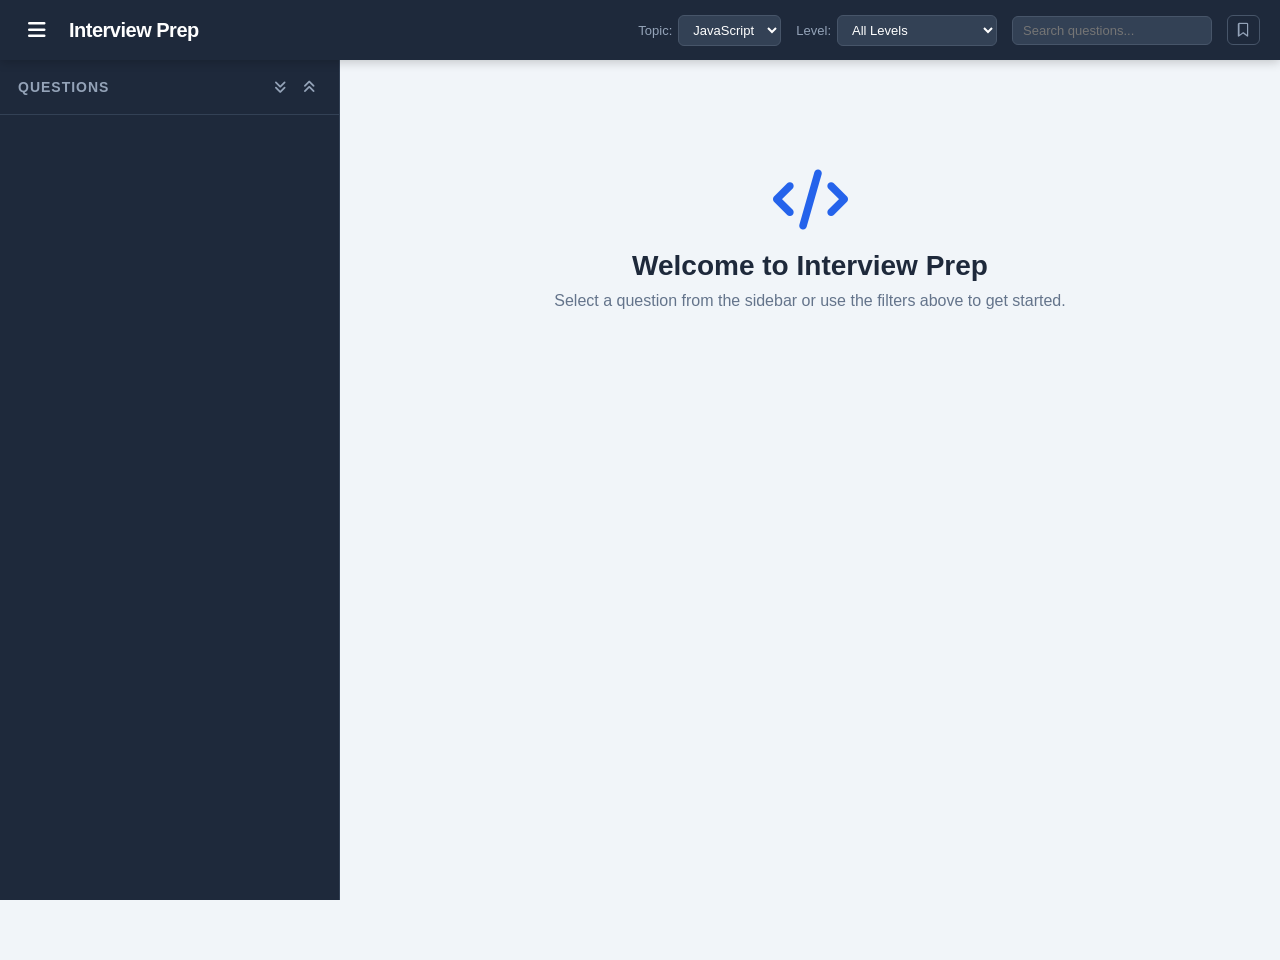
==== index.html @ 89722434 "style: scroll fix" ====
<!DOCTYPE html>
<html lang="en">
<head>
  <meta charset="UTF-8">
  <meta name="viewport" content="width=device-width, initial-scale=1.0">
  <title>JavaScript & Angular Interview Q&A</title>
  <link rel="stylesheet" href="style.css">
  <link rel="stylesheet" href="https://cdnjs.cloudflare.com/ajax/libs/font-awesome/6.4.0/css/all.min.css">
</head>
<body>
  <header class="header">
    <div class="header-left">
      <button class="sidebar-toggle" id="sidebarToggle" title="Toggle Sidebar">
        <i class="fas fa-bars"></i>
      </button>
      <h1 class="logo">Interview Prep</h1>
    </div>
    <div class="header-filters">
      <div class="filter-group">
        <label>Topic:</label>
        <select id="topicFilter">
          <option value="all">All</option>
          <option value="javascript" selected>JavaScript</option>
          <option value="angular">Angular</option>
        </select>
      </div>
      <div class="filter-group">
        <label>Level:</label>
        <select id="levelFilter">
          <option value="all">All Levels</option>
          <option value="beginner">Beginner (0-1 yr)</option>
          <option value="intermediate">Intermediate (1-2 yr)</option>
          <option value="advanced">Advanced (2+ yr)</option>
        </select>
      </div>
      <div class="filter-group">
        <input type="text" id="searchInput" placeholder="Search questions..." />
      </div>
      <div class="filter-group">
        <button class="btn-bookmark-filter" id="bookmarkFilter" title="Show Bookmarked">
          <i class="far fa-bookmark"></i>
        </button>
      </div>
    </div>
  </header>

  <div class="app-container">
    <aside class="sidebar" id="sidebar">
      <div class="sidebar-header">
        <span class="sidebar-title">Questions</span>
        <div class="sidebar-actions">
          <button class="expand-all-btn" id="expandAllBtn" title="Expand All">
            <i class="fas fa-angle-double-down"></i>
          </button>
          <button class="collapse-all-btn" id="collapseAllBtn" title="Collapse All">
            <i class="fas fa-angle-double-up"></i>
          </button>
        </div>
      </div>
      <nav class="sidebar-nav" id="sidebarNav"></nav>
    </aside>

    <main class="content" id="content">
      <div class="welcome-screen" id="welcomeScreen">
        <i class="fas fa-code welcome-icon"></i>
        <h2>Welcome to Interview Prep</h2>
        <p>Select a question from the sidebar or use the filters above to get started.</p>
        <div class="stats" id="stats"></div>
      </div>
      <div class="qa-display" id="qaDisplay" style="display:none;">
        <div class="qa-header">
          <span class="qa-badge" id="qaBadge"></span>
          <span class="qa-level" id="qaLevel"></span>
          <button class="btn-bookmark" id="qaBookmark" title="Bookmark">
            <i class="far fa-bookmark"></i>
          </button>
        </div>
        <h2 class="qa-question" id="qaQuestion"></h2>
        <div class="qa-answer" id="qaAnswer"></div>
        <div class="qa-nav">
          <button class="btn-nav" id="prevBtn"><i class="fas fa-arrow-left"></i> Previous</button>
          <button class="btn-nav" id="nextBtn">Next <i class="fas fa-arrow-right"></i></button>
        </div>
      </div>
    </main>
  </div>

  <script src="script.js"></script>
</body>
</html>
---- style.css ----
* {
  margin: 0;
  padding: 0;
  box-sizing: border-box;
}

:root {
  --primary: #2563eb;
  --primary-dark: #1d4ed8;
  --bg: #f1f5f9;
  --sidebar-bg: #1e293b;
  --sidebar-text: #cbd5e1;
  --sidebar-hover: #334155;
  --sidebar-active: #2563eb;
  --card-bg: #ffffff;
  --text: #1e293b;
  --text-light: #64748b;
  --border: #e2e8f0;
  --beginner: #22c55e;
  --intermediate: #f59e0b;
  --advanced: #ef4444;
  --header-height: 60px;
  --sidebar-width: 340px;
}

body {
  font-family: 'Segoe UI', Tahoma, Geneva, Verdana, sans-serif;
  background: var(--bg);
  color: var(--text);
  height: 100vh;
  overflow: hidden;
}

/* Header */
.header {
  position: fixed;
  top: 0;
  left: 0;
  right: 0;
  height: var(--header-height);
  background: var(--sidebar-bg);
  color: #fff;
  display: flex;
  align-items: center;
  justify-content: space-between;
  padding: 0 20px;
  z-index: 100;
  box-shadow: 0 2px 10px rgba(0,0,0,0.2);
}

.header-left {
  display: flex;
  align-items: center;
  gap: 15px;
}

.sidebar-toggle {
  background: none;
  border: none;
  color: #fff;
  font-size: 20px;
  cursor: pointer;
  padding: 5px 8px;
  border-radius: 4px;
  transition: background 0.2s;
}

.sidebar-toggle:hover {
  background: rgba(255,255,255,0.1);
}

.logo {
  font-size: 20px;
  font-weight: 700;
  letter-spacing: -0.5px;
}

.header-filters {
  display: flex;
  align-items: center;
  gap: 15px;
}

.filter-group {
  display: flex;
  align-items: center;
  gap: 6px;
}

.filter-group label {
  font-size: 13px;
  color: #94a3b8;
}

.filter-group select,
.filter-group input {
  padding: 6px 10px;
  border-radius: 6px;
  border: 1px solid #475569;
  background: #334155;
  color: #fff;
  font-size: 13px;
  outline: none;
}

.filter-group select:focus,
.filter-group input:focus {
  border-color: var(--primary);
}

.filter-group input {
  width: 200px;
}

.btn-bookmark-filter {
  background: none;
  border: 1px solid #475569;
  color: #94a3b8;
  padding: 6px 10px;
  border-radius: 6px;
  cursor: pointer;
  font-size: 14px;
  transition: all 0.2s;
}

.btn-bookmark-filter:hover,
.btn-bookmark-filter.active {
  color: #fbbf24;
  border-color: #fbbf24;
}

/* Sidebar */
.app-container {
  display: flex;
  margin-top: var(--header-height);
  height: calc(100vh - var(--header-height));
}

.sidebar {
  width: var(--sidebar-width);
  min-width: var(--sidebar-width);
  background: var(--sidebar-bg);
  border-right: 1px solid #334155;
  display: flex;
  flex-direction: column;
  transition: margin-left 0.3s ease, opacity 0.3s ease;
  overflow: hidden;
}

.sidebar.collapsed {
  margin-left: calc(-1 * var(--sidebar-width));
}

.sidebar-header {
  padding: 15px 18px;
  display: flex;
  align-items: center;
  justify-content: space-between;
  border-bottom: 1px solid #334155;
}

.sidebar-title {
  font-size: 14px;
  font-weight: 600;
  color: #94a3b8;
  text-transform: uppercase;
  letter-spacing: 1px;
}

.sidebar-actions {
  display: flex;
  gap: 5px;
}

.sidebar-actions button {
  background: none;
  border: none;
  color: #94a3b8;
  cursor: pointer;
  padding: 4px 6px;
  border-radius: 4px;
  font-size: 14px;
  transition: all 0.2s;
}

.sidebar-actions button:hover {
  color: #fff;
  background: rgba(255,255,255,0.1);
}

.sidebar-nav {
  overflow-y: auto;
  flex: 1;
  padding: 8px 0;
}

.sidebar-nav::-webkit-scrollbar {
  width: 6px;
}

.sidebar-nav::-webkit-scrollbar-track {
  background: transparent;
}

.sidebar-nav::-webkit-scrollbar-thumb {
  background: #475569;
  border-radius: 3px;
}

/* Sidebar Groups */
.nav-group {
  margin-bottom: 2px;
}

.nav-group-header {
  display: flex;
  align-items: center;
  justify-content: space-between;
  padding: 10px 18px;
  color: var(--sidebar-text);
  cursor: pointer;
  user-select: none;
  transition: background 0.2s;
  font-size: 13px;
  font-weight: 600;
}

.nav-group-header:hover {
  background: var(--sidebar-hover);
}

.nav-group-header .group-icon {
  transition: transform 0.2s;
  font-size: 11px;
  color: #64748b;
}

.nav-group-header .group-icon.collapsed {
  transform: rotate(-90deg);
}

.nav-group-header .group-badge {
  background: #334155;
  color: #94a3b8;
  font-size: 11px;
  padding: 1px 7px;
  border-radius: 10px;
  margin-left: 8px;
}

.nav-group-items {
  overflow: hidden;
  transition: max-height 0.3s ease;
}

.nav-group-items.collapsed {
  max-height: 0 !important;
}

.nav-item {
  display: block;
  padding: 8px 18px 8px 30px;
  color: #94a3b8;
  text-decoration: none;
  font-size: 13px;
  cursor: pointer;
  transition: all 0.15s;
  border-left: 3px solid transparent;
  white-space: nowrap;
  overflow: hidden;
  text-overflow: ellipsis;
}

.nav-item:hover {
  background: var(--sidebar-hover);
  color: #e2e8f0;
}

.nav-item.active {
  background: rgba(37, 99, 235, 0.15);
  color: #60a5fa;
  border-left-color: var(--primary);
}

.nav-item .q-number {
  color: #64748b;
  margin-right: 6px;
  font-size: 12px;
}

.nav-item .bookmarked-icon {
  color: #fbbf24;
  margin-left: 4px;
  font-size: 10px;
}

/* Content Area */
.content {
  flex: 1;
  overflow-y: auto;
  padding: 30px 40px;
}

.welcome-screen {
  text-align: center;
  padding: 80px 20px;
  color: var(--text-light);
}

.welcome-icon {
  font-size: 60px;
  color: var(--primary);
  margin-bottom: 20px;
}

.welcome-screen h2 {
  color: var(--text);
  margin-bottom: 10px;
  font-size: 28px;
}

.welcome-screen p {
  font-size: 16px;
  margin-bottom: 30px;
}

.stats {
  display: flex;
  justify-content: center;
  gap: 30px;
  margin-top: 20px;
}

.stat-card {
  background: var(--card-bg);
  border-radius: 12px;
  padding: 20px 30px;
  box-shadow: 0 1px 3px rgba(0,0,0,0.1);
  text-align: center;
}

.stat-card .stat-number {
  font-size: 28px;
  font-weight: 700;
  color: var(--primary);
}

.stat-card .stat-label {
  font-size: 13px;
  color: var(--text-light);
  margin-top: 4px;
}

/* QA Display */
.qa-display {
  max-width: 850px;
  margin: 0 auto;
}

.qa-header {
  display: flex;
  align-items: center;
  gap: 10px;
  margin-bottom: 15px;
}

.qa-badge {
  padding: 4px 12px;
  border-radius: 20px;
  font-size: 12px;
  font-weight: 600;
  color: #fff;
}

.qa-badge.javascript {
  background: #f7df1e;
  color: #000;
}

.qa-badge.angular {
  background: #dd1b16;
}

.qa-level {
  padding: 4px 12px;
  border-radius: 20px;
  font-size: 12px;
  font-weight: 600;
  color: #fff;
}

.qa-level.beginner { background: var(--beginner); }
.qa-level.intermediate { background: var(--intermediate); }
.qa-level.advanced { background: var(--advanced); }

.btn-bookmark {
  margin-left: auto;
  background: none;
  border: 1px solid var(--border);
  color: var(--text-light);
  padding: 6px 10px;
  border-radius: 6px;
  cursor: pointer;
  font-size: 16px;
  transition: all 0.2s;
}

.btn-bookmark:hover {
  color: #fbbf24;
  border-color: #fbbf24;
}

.btn-bookmark.bookmarked {
  color: #fbbf24;
  border-color: #fbbf24;
}

.btn-bookmark.bookmarked i {
  font-weight: 900;
}

.qa-question {
  font-size: 22px;
  font-weight: 700;
  color: var(--text);
  margin-bottom: 20px;
  line-height: 1.4;
}

.qa-answer {
  background: var(--card-bg);
  border-radius: 12px;
  padding: 25px 30px;
  box-shadow: 0 1px 3px rgba(0,0,0,0.08);
  line-height: 1.7;
  font-size: 15px;
  color: #334155;
}

.qa-answer p {
  margin-bottom: 12px;
}

.qa-answer p:last-child {
  margin-bottom: 0;
}

.qa-answer code {
  background: #f1f5f9;
  padding: 2px 6px;
  border-radius: 4px;
  font-size: 13px;
  color: #e11d48;
  font-family: 'Consolas', 'Monaco', monospace;
}

.qa-answer pre {
  background: #1e293b;
  color: #e2e8f0;
  padding: 16px 20px;
  border-radius: 8px;
  overflow-x: auto;
  margin: 12px 0;
  font-size: 13px;
  line-height: 1.5;
  font-family: 'Consolas', 'Monaco', monospace;
}

.qa-answer pre code {
  background: none;
  color: inherit;
  padding: 0;
  font-size: inherit;
}

.qa-answer ul,
.qa-answer ol {
  padding-left: 20px;
  margin: 10px 0;
}

.qa-answer li {
  margin-bottom: 6px;
}

.qa-answer strong {
  color: var(--text);
}

.qa-nav {
  display: flex;
  justify-content: space-between;
  margin-top: 25px;
}

.btn-nav {
  padding: 10px 20px;
  background: var(--primary);
  color: #fff;
  border: none;
  border-radius: 8px;
  cursor: pointer;
  font-size: 14px;
  font-weight: 500;
  display: flex;
  align-items: center;
  gap: 8px;
  transition: background 0.2s;
}

.btn-nav:hover {
  background: var(--primary-dark);
}

.btn-nav:disabled {
  background: #94a3b8;
  cursor: not-allowed;
}

/* Level indicator dots in sidebar */
.level-dot {
  display: inline-block;
  width: 8px;
  height: 8px;
  border-radius: 50%;
  margin-right: 6px;
}

.level-dot.beginner { background: var(--beginner); }
.level-dot.intermediate { background: var(--intermediate); }
.level-dot.advanced { background: var(--advanced); }

/* Responsive */
@media (max-width: 900px) {
  .header-filters {
    gap: 8px;
  }

  .filter-group label {
    display: none;
  }

  .filter-group input {
    width: 140px;
  }

  .sidebar {
    position: fixed;
    top: var(--header-height);
    left: 0;
    bottom: 0;
    z-index: 50;
    box-shadow: 4px 0 20px rgba(0,0,0,0.3);
  }

  .sidebar.collapsed {
    margin-left: calc(-1 * var(--sidebar-width));
  }

  .content {
    padding: 20px;
  }
}

@media (max-width: 600px) {
  .header {
    flex-wrap: wrap;
    height: auto;
    padding: 10px 15px;
  }

  .header-filters {
    flex-wrap: wrap;
    width: 100%;
    padding-top: 8px;
  }

  :root {
    --header-height: 100px;
  }

  .qa-question {
    font-size: 18px;
  }

  .qa-answer {
    padding: 18px;
  }
}
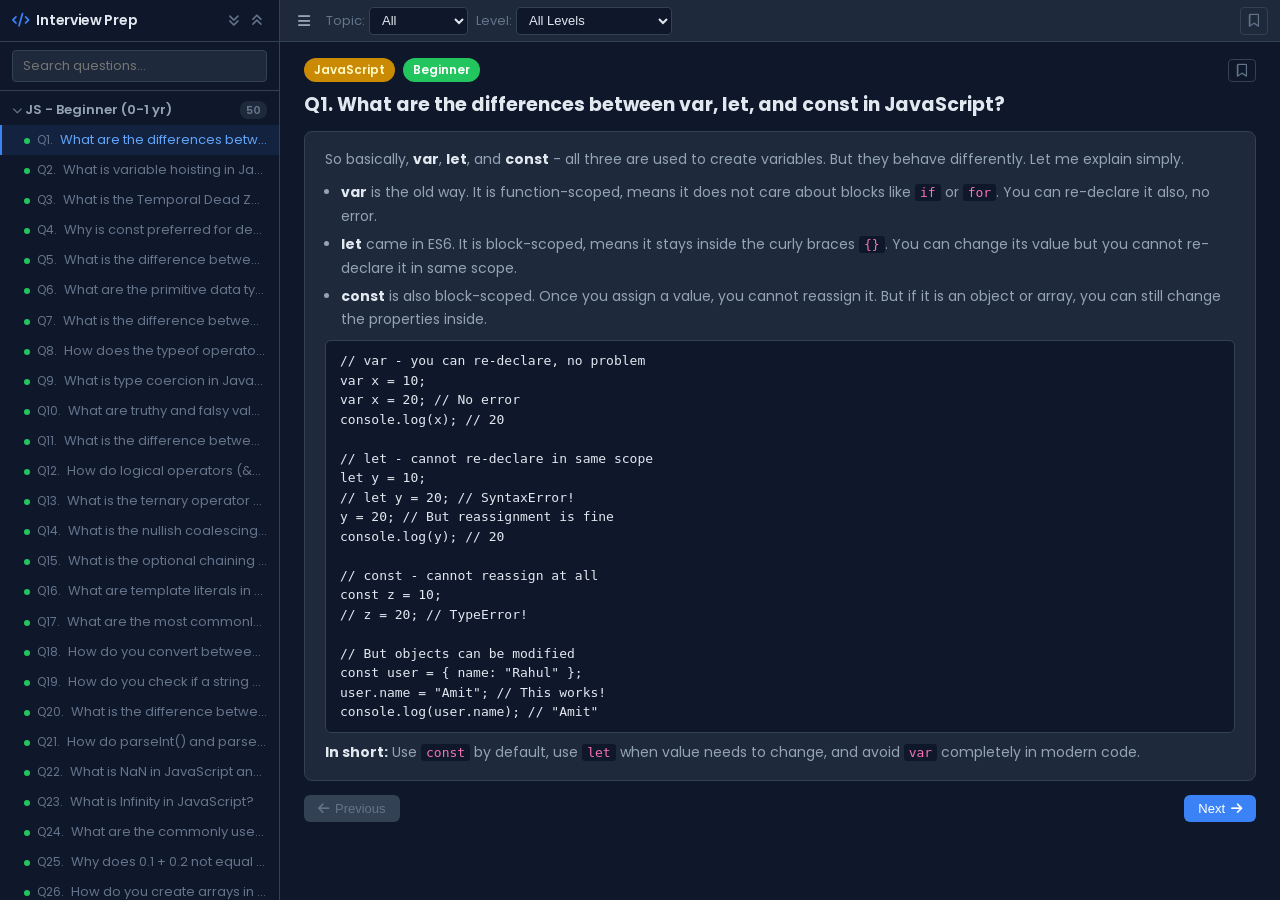
==== commit 66654af9: "feature: files adde for interview preparation" ====
--- a/index.html
+++ b/index.html
@@ -4,50 +4,18 @@
   <meta charset="UTF-8">
   <meta name="viewport" content="width=device-width, initial-scale=1.0">
   <title>JavaScript & Angular Interview Q&A</title>
+  <link rel="preconnect" href="https://fonts.googleapis.com">
+  <link rel="preconnect" href="https://fonts.gstatic.com" crossorigin>
+  <link href="https://fonts.googleapis.com/css2?family=Poppins:wght@300;400;500;600;700&display=swap" rel="stylesheet">
   <link rel="stylesheet" href="style.css">
   <link rel="stylesheet" href="https://cdnjs.cloudflare.com/ajax/libs/font-awesome/6.4.0/css/all.min.css">
 </head>
 <body>
-  <header class="header">
-    <div class="header-left">
-      <button class="sidebar-toggle" id="sidebarToggle" title="Toggle Sidebar">
-        <i class="fas fa-bars"></i>
-      </button>
-      <h1 class="logo">Interview Prep</h1>
-    </div>
-    <div class="header-filters">
-      <div class="filter-group">
-        <label>Topic:</label>
-        <select id="topicFilter">
-          <option value="all">All</option>
-          <option value="javascript" selected>JavaScript</option>
-          <option value="angular">Angular</option>
-        </select>
-      </div>
-      <div class="filter-group">
-        <label>Level:</label>
-        <select id="levelFilter">
-          <option value="all">All Levels</option>
-          <option value="beginner">Beginner (0-1 yr)</option>
-          <option value="intermediate">Intermediate (1-2 yr)</option>
-          <option value="advanced">Advanced (2+ yr)</option>
-        </select>
-      </div>
-      <div class="filter-group">
-        <input type="text" id="searchInput" placeholder="Search questions..." />
-      </div>
-      <div class="filter-group">
-        <button class="btn-bookmark-filter" id="bookmarkFilter" title="Show Bookmarked">
-          <i class="far fa-bookmark"></i>
-        </button>
-      </div>
-    </div>
-  </header>
-
-  <div class="app-container">
+  <div class="app-layout">
+    <!-- Left Panel - Full Screen Height -->
     <aside class="sidebar" id="sidebar">
       <div class="sidebar-header">
-        <span class="sidebar-title">Questions</span>
+        <span class="sidebar-logo"><i class="fas fa-code"></i> Interview Prep</span>
         <div class="sidebar-actions">
           <button class="expand-all-btn" id="expandAllBtn" title="Expand All">
             <i class="fas fa-angle-double-down"></i>
@@ -57,34 +25,68 @@
           </button>
         </div>
       </div>
+      <div class="sidebar-filters">
+        <input type="text" id="searchInput" placeholder="Search questions..." />
+      </div>
       <nav class="sidebar-nav" id="sidebarNav"></nav>
     </aside>
 
-    <main class="content" id="content">
-      <div class="welcome-screen" id="welcomeScreen">
-        <i class="fas fa-code welcome-icon"></i>
-        <h2>Welcome to Interview Prep</h2>
-        <p>Select a question from the sidebar or use the filters above to get started.</p>
-        <div class="stats" id="stats"></div>
-      </div>
-      <div class="qa-display" id="qaDisplay" style="display:none;">
-        <div class="qa-header">
-          <span class="qa-badge" id="qaBadge"></span>
-          <span class="qa-level" id="qaLevel"></span>
-          <button class="btn-bookmark" id="qaBookmark" title="Bookmark">
-            <i class="far fa-bookmark"></i>
+    <div class="sidebar-overlay" id="sidebarOverlay"></div>
+
+    <!-- Right Side - Header + Content -->
+    <div class="right-panel" id="rightPanel">
+      <header class="header">
+        <div class="header-left">
+          <button class="sidebar-toggle" id="sidebarToggle" title="Toggle Sidebar">
+            <i class="fas fa-bars"></i>
           </button>
         </div>
-        <h2 class="qa-question" id="qaQuestion"></h2>
-        <div class="qa-answer" id="qaAnswer"></div>
-        <div class="qa-nav">
-          <button class="btn-nav" id="prevBtn"><i class="fas fa-arrow-left"></i> Previous</button>
-          <button class="btn-nav" id="nextBtn">Next <i class="fas fa-arrow-right"></i></button>
+        <div class="header-filters">
+          <div class="filter-group">
+            <label>Topic:</label>
+            <select id="topicFilter">
+              <option value="all" selected>All</option>
+              <option value="javascript">JavaScript</option>
+              <option value="angular">Angular</option>
+            </select>
+          </div>
+          <div class="filter-group">
+            <label>Level:</label>
+            <select id="levelFilter">
+              <option value="all">All Levels</option>
+              <option value="beginner">Beginner (0-1 yr)</option>
+              <option value="intermediate">Intermediate (1-2 yr)</option>
+              <option value="advanced">Advanced (2+ yr)</option>
+            </select>
+          </div>
         </div>
-      </div>
-    </main>
+        <button class="btn-bookmark-filter" id="bookmarkFilter" title="Show Bookmarked">
+          <i class="far fa-bookmark"></i>
+        </button>
+      </header>
+
+      <main class="content" id="content">
+        <div class="qa-display" id="qaDisplay">
+          <div class="qa-header">
+            <span class="qa-badge" id="qaBadge"></span>
+            <span class="qa-level" id="qaLevel"></span>
+            <button class="btn-bookmark" id="qaBookmark" title="Bookmark">
+              <i class="far fa-bookmark"></i>
+            </button>
+          </div>
+          <h2 class="qa-question" id="qaQuestion"></h2>
+          <div class="qa-answer" id="qaAnswer"></div>
+          <div class="qa-nav">
+            <button class="btn-nav" id="prevBtn"><i class="fas fa-arrow-left"></i> Previous</button>
+            <button class="btn-nav" id="nextBtn">Next <i class="fas fa-arrow-right"></i></button>
+          </div>
+        </div>
+      </main>
+    </div>
   </div>
 
+  <script src="javascript-questions.js"></script>
+  <script src="angular-questions.js"></script>
   <script src="script.js"></script>
 </body>
 </html>
--- a/style.css
+++ b/style.css
@@ -5,102 +5,279 @@
 }
 
 :root {
-  --primary: #2563eb;
-  --primary-dark: #1d4ed8;
-  --bg: #f1f5f9;
-  --sidebar-bg: #1e293b;
-  --sidebar-text: #cbd5e1;
-  --sidebar-hover: #334155;
-  --sidebar-active: #2563eb;
-  --card-bg: #ffffff;
-  --text: #1e293b;
-  --text-light: #64748b;
-  --border: #e2e8f0;
+  --primary: #3b82f6;
+  --primary-dark: #2563eb;
+  --bg: #0f172a;
+  --bg-light: #1e293b;
+  --sidebar-bg: #0f172a;
+  --sidebar-hover: #1e293b;
+  --card-bg: #1e293b;
+  --text: #e2e8f0;
+  --text-dim: #94a3b8;
+  --text-muted: #64748b;
+  --border: #334155;
   --beginner: #22c55e;
   --intermediate: #f59e0b;
   --advanced: #ef4444;
-  --header-height: 60px;
-  --sidebar-width: 340px;
+  --header-height: 42px;
+  --sidebar-width: 280px;
 }
 
 body {
-  font-family: 'Segoe UI', Tahoma, Geneva, Verdana, sans-serif;
+  font-family: 'Poppins', 'Segoe UI', Tahoma, Geneva, Verdana, sans-serif;
   background: var(--bg);
   color: var(--text);
   height: 100vh;
   overflow: hidden;
 }
 
+/* ===== LAYOUT ===== */
+.app-layout {
+  display: flex;
+  height: 100vh;
+}
+
+/* ===== SIDEBAR ===== */
+.sidebar {
+  width: var(--sidebar-width);
+  min-width: var(--sidebar-width);
+  height: 100vh;
+  background: var(--sidebar-bg);
+  border-right: 1px solid var(--border);
+  display: flex;
+  flex-direction: column;
+  transition: margin-left 0.25s ease, min-width 0.25s ease, width 0.25s ease;
+  overflow: hidden;
+}
+
+.sidebar.collapsed {
+  margin-left: calc(-1 * var(--sidebar-width));
+}
+
+.sidebar-header {
+  height: var(--header-height);
+  min-height: var(--header-height);
+  padding: 0 12px;
+  display: flex;
+  align-items: center;
+  justify-content: space-between;
+  border-bottom: 1px solid var(--border);
+}
+
+.sidebar-logo {
+  font-size: 14px;
+  font-weight: 600;
+  color: var(--text);
+  letter-spacing: -0.3px;
+}
+
+.sidebar-logo i {
+  color: var(--primary);
+  margin-right: 4px;
+}
+
+.sidebar-actions {
+  display: flex;
+  gap: 2px;
+}
+
+.sidebar-actions button {
+  background: none;
+  border: none;
+  color: var(--text-muted);
+  cursor: pointer;
+  padding: 2px 5px;
+  border-radius: 3px;
+  font-size: 13px;
+  transition: all 0.15s;
+}
+
+.sidebar-actions button:hover {
+  color: #fff;
+  background: var(--sidebar-hover);
+}
+
+.sidebar-filters {
+  display: flex;
+  padding: 8px 12px;
+  border-bottom: 1px solid var(--border);
+}
+
+.sidebar-filters input {
+  width: 100%;
+  padding: 6px 10px;
+  border-radius: 4px;
+  border: 1px solid var(--border);
+  background: var(--bg-light);
+  color: var(--text);
+  font-size: 13px;
+  font-family: inherit;
+  outline: none;
+  height: 32px;
+}
+
+.sidebar-filters input:focus {
+  border-color: var(--primary);
+}
+
+.sidebar-nav {
+  overflow-y: auto;
+  flex: 1;
+  padding: 4px 0;
+}
+
+.sidebar-nav::-webkit-scrollbar { width: 4px; }
+.sidebar-nav::-webkit-scrollbar-track { background: transparent; }
+.sidebar-nav::-webkit-scrollbar-thumb { background: #334155; border-radius: 2px; }
+
+/* Sidebar Groups */
+.nav-group { margin-bottom: 0; }
+
+.nav-group-header {
+  display: flex;
+  align-items: center;
+  justify-content: space-between;
+  padding: 5px 12px;
+  color: var(--text-dim);
+  cursor: pointer;
+  user-select: none;
+  transition: background 0.15s;
+  font-size: 13px;
+  font-weight: 600;
+}
+
+.nav-group-header:hover { background: var(--sidebar-hover); }
+
+.nav-group-header .group-icon {
+  transition: transform 0.2s;
+  font-size: 10px;
+  color: var(--text-muted);
+}
+
+.nav-group-header .group-icon.collapsed { transform: rotate(-90deg); }
+
+.nav-group-header .group-badge {
+  background: var(--bg-light);
+  color: var(--text-muted);
+  font-size: 11px;
+  padding: 0 6px;
+  border-radius: 8px;
+  margin-left: 6px;
+  line-height: 18px;
+}
+
+.nav-group-items {
+  overflow: hidden;
+  transition: max-height 0.25s ease;
+}
+
+.nav-group-items.collapsed { max-height: 0 !important; }
+
+.nav-item {
+  display: block;
+  padding: 4px 12px 4px 22px;
+  color: var(--text-muted);
+  text-decoration: none;
+  font-size: 13px;
+  cursor: pointer;
+  transition: all 0.1s;
+  border-left: 2px solid transparent;
+  white-space: nowrap;
+  overflow: hidden;
+  text-overflow: ellipsis;
+  line-height: 1.7;
+}
+
+.nav-item:hover {
+  background: var(--sidebar-hover);
+  color: var(--text-dim);
+}
+
+.nav-item.active {
+  background: rgba(59, 130, 246, 0.1);
+  color: #60a5fa;
+  border-left-color: var(--primary);
+}
+
+.nav-item .q-number {
+  color: var(--text-muted);
+  margin-right: 4px;
+  font-size: 12px;
+}
+
+.nav-item .bookmarked-icon {
+  color: #fbbf24;
+  margin-left: 3px;
+  font-size: 10px;
+}
+
+/* ===== RIGHT PANEL ===== */
+.right-panel {
+  flex: 1;
+  display: flex;
+  flex-direction: column;
+  height: 100vh;
+  overflow: hidden;
+  background: var(--bg);
+}
+
 /* Header */
 .header {
-  position: fixed;
-  top: 0;
-  left: 0;
-  right: 0;
   height: var(--header-height);
-  background: var(--sidebar-bg);
+  background: var(--bg-light);
   color: #fff;
   display: flex;
   align-items: center;
-  justify-content: space-between;
-  padding: 0 20px;
-  z-index: 100;
-  box-shadow: 0 2px 10px rgba(0,0,0,0.2);
-}
-
-.header-left {
-  display: flex;
-  align-items: center;
-  gap: 15px;
-}
+  padding: 0 12px;
+  gap: 10px;
+  flex-shrink: 0;
+  border-bottom: 1px solid var(--border);
+}
+
+.header-left { display: flex; align-items: center; gap: 6px; }
+
 
 .sidebar-toggle {
   background: none;
   border: none;
-  color: #fff;
-  font-size: 20px;
-  cursor: pointer;
-  padding: 5px 8px;
-  border-radius: 4px;
-  transition: background 0.2s;
-}
-
-.sidebar-toggle:hover {
-  background: rgba(255,255,255,0.1);
-}
-
-.logo {
-  font-size: 20px;
-  font-weight: 700;
-  letter-spacing: -0.5px;
-}
+  color: var(--text-dim);
+  font-size: 14px;
+  cursor: pointer;
+  padding: 4px 6px;
+  border-radius: 3px;
+  transition: all 0.15s;
+}
+
+.sidebar-toggle:hover { background: rgba(255,255,255,0.08); color: #fff; }
 
 .header-filters {
   display: flex;
   align-items: center;
-  gap: 15px;
+  gap: 8px;
+  flex: 1;
 }
 
 .filter-group {
   display: flex;
   align-items: center;
-  gap: 6px;
+  gap: 4px;
 }
 
 .filter-group label {
   font-size: 13px;
-  color: #94a3b8;
+  color: var(--text-muted);
 }
 
 .filter-group select,
 .filter-group input {
-  padding: 6px 10px;
-  border-radius: 6px;
-  border: 1px solid #475569;
-  background: #334155;
-  color: #fff;
+  padding: 4px 8px;
+  border-radius: 4px;
+  border: 1px solid var(--border);
+  background: var(--bg);
+  color: var(--text);
   font-size: 13px;
   outline: none;
+  height: 28px;
 }
 
 .filter-group select:focus,
@@ -108,19 +285,18 @@
   border-color: var(--primary);
 }
 
-.filter-group input {
-  width: 200px;
-}
+.filter-group input { width: 160px; }
 
 .btn-bookmark-filter {
   background: none;
-  border: 1px solid #475569;
-  color: #94a3b8;
-  padding: 6px 10px;
-  border-radius: 6px;
-  cursor: pointer;
-  font-size: 14px;
-  transition: all 0.2s;
+  border: 1px solid var(--border);
+  color: var(--text-muted);
+  padding: 3px 8px;
+  border-radius: 4px;
+  cursor: pointer;
+  font-size: 13px;
+  height: 28px;
+  transition: all 0.15s;
 }
 
 .btn-bookmark-filter:hover,
@@ -129,261 +305,44 @@
   border-color: #fbbf24;
 }
 
-/* Sidebar */
-.app-container {
-  display: flex;
-  margin-top: var(--header-height);
-  height: calc(100vh - var(--header-height));
-}
-
-.sidebar {
-  width: var(--sidebar-width);
-  min-width: var(--sidebar-width);
-  background: var(--sidebar-bg);
-  border-right: 1px solid #334155;
-  display: flex;
-  flex-direction: column;
-  transition: margin-left 0.3s ease, opacity 0.3s ease;
-  overflow: hidden;
-}
-
-.sidebar.collapsed {
-  margin-left: calc(-1 * var(--sidebar-width));
-}
-
-.sidebar-header {
-  padding: 15px 18px;
-  display: flex;
-  align-items: center;
-  justify-content: space-between;
-  border-bottom: 1px solid #334155;
-}
-
-.sidebar-title {
-  font-size: 14px;
-  font-weight: 600;
-  color: #94a3b8;
-  text-transform: uppercase;
-  letter-spacing: 1px;
-}
-
-.sidebar-actions {
-  display: flex;
-  gap: 5px;
-}
-
-.sidebar-actions button {
-  background: none;
-  border: none;
-  color: #94a3b8;
-  cursor: pointer;
-  padding: 4px 6px;
-  border-radius: 4px;
-  font-size: 14px;
-  transition: all 0.2s;
-}
-
-.sidebar-actions button:hover {
-  color: #fff;
-  background: rgba(255,255,255,0.1);
-}
-
-.sidebar-nav {
-  overflow-y: auto;
-  flex: 1;
-  padding: 8px 0;
-}
-
-.sidebar-nav::-webkit-scrollbar {
-  width: 6px;
-}
-
-.sidebar-nav::-webkit-scrollbar-track {
-  background: transparent;
-}
-
-.sidebar-nav::-webkit-scrollbar-thumb {
-  background: #475569;
-  border-radius: 3px;
-}
-
-/* Sidebar Groups */
-.nav-group {
-  margin-bottom: 2px;
-}
-
-.nav-group-header {
-  display: flex;
-  align-items: center;
-  justify-content: space-between;
-  padding: 10px 18px;
-  color: var(--sidebar-text);
-  cursor: pointer;
-  user-select: none;
-  transition: background 0.2s;
-  font-size: 13px;
-  font-weight: 600;
-}
-
-.nav-group-header:hover {
-  background: var(--sidebar-hover);
-}
-
-.nav-group-header .group-icon {
-  transition: transform 0.2s;
-  font-size: 11px;
-  color: #64748b;
-}
-
-.nav-group-header .group-icon.collapsed {
-  transform: rotate(-90deg);
-}
-
-.nav-group-header .group-badge {
-  background: #334155;
-  color: #94a3b8;
-  font-size: 11px;
-  padding: 1px 7px;
-  border-radius: 10px;
-  margin-left: 8px;
-}
-
-.nav-group-items {
-  overflow: hidden;
-  transition: max-height 0.3s ease;
-}
-
-.nav-group-items.collapsed {
-  max-height: 0 !important;
-}
-
-.nav-item {
-  display: block;
-  padding: 8px 18px 8px 30px;
-  color: #94a3b8;
-  text-decoration: none;
-  font-size: 13px;
-  cursor: pointer;
-  transition: all 0.15s;
-  border-left: 3px solid transparent;
-  white-space: nowrap;
-  overflow: hidden;
-  text-overflow: ellipsis;
-}
-
-.nav-item:hover {
-  background: var(--sidebar-hover);
-  color: #e2e8f0;
-}
-
-.nav-item.active {
-  background: rgba(37, 99, 235, 0.15);
-  color: #60a5fa;
-  border-left-color: var(--primary);
-}
-
-.nav-item .q-number {
-  color: #64748b;
-  margin-right: 6px;
-  font-size: 12px;
-}
-
-.nav-item .bookmarked-icon {
-  color: #fbbf24;
-  margin-left: 4px;
-  font-size: 10px;
-}
-
-/* Content Area */
+/* Content */
 .content {
   flex: 1;
   overflow-y: auto;
-  padding: 30px 40px;
-}
-
-.welcome-screen {
-  text-align: center;
-  padding: 80px 20px;
-  color: var(--text-light);
-}
-
-.welcome-icon {
-  font-size: 60px;
-  color: var(--primary);
-  margin-bottom: 20px;
-}
-
-.welcome-screen h2 {
-  color: var(--text);
+  padding: 16px 24px;
+}
+
+.content::-webkit-scrollbar { width: 6px; }
+.content::-webkit-scrollbar-track { background: transparent; }
+.content::-webkit-scrollbar-thumb { background: #334155; border-radius: 3px; }
+
+/* ===== QA DISPLAY ===== */
+.qa-display {
+  max-width: 100%;
+  margin: 0;
+}
+
+.qa-header {
+  display: flex;
+  align-items: center;
+  gap: 8px;
   margin-bottom: 10px;
-  font-size: 28px;
-}
-
-.welcome-screen p {
-  font-size: 16px;
-  margin-bottom: 30px;
-}
-
-.stats {
-  display: flex;
-  justify-content: center;
-  gap: 30px;
-  margin-top: 20px;
-}
-
-.stat-card {
-  background: var(--card-bg);
+}
+
+.qa-badge {
+  padding: 3px 10px;
   border-radius: 12px;
-  padding: 20px 30px;
-  box-shadow: 0 1px 3px rgba(0,0,0,0.1);
-  text-align: center;
-}
-
-.stat-card .stat-number {
-  font-size: 28px;
-  font-weight: 700;
-  color: var(--primary);
-}
-
-.stat-card .stat-label {
-  font-size: 13px;
-  color: var(--text-light);
-  margin-top: 4px;
-}
-
-/* QA Display */
-.qa-display {
-  max-width: 850px;
-  margin: 0 auto;
-}
-
-.qa-header {
-  display: flex;
-  align-items: center;
-  gap: 10px;
-  margin-bottom: 15px;
-}
-
-.qa-badge {
-  padding: 4px 12px;
-  border-radius: 20px;
   font-size: 12px;
   font-weight: 600;
   color: #fff;
 }
 
-.qa-badge.javascript {
-  background: #f7df1e;
-  color: #000;
-}
-
-.qa-badge.angular {
-  background: #dd1b16;
-}
+.qa-badge.javascript { background: #ca8a04; color: #fef9c3; }
+.qa-badge.angular { background: #dc2626; }
 
 .qa-level {
-  padding: 4px 12px;
-  border-radius: 20px;
+  padding: 3px 10px;
+  border-radius: 12px;
   font-size: 12px;
   font-weight: 600;
   color: #fff;
@@ -397,70 +356,56 @@
   margin-left: auto;
   background: none;
   border: 1px solid var(--border);
-  color: var(--text-light);
-  padding: 6px 10px;
-  border-radius: 6px;
-  cursor: pointer;
-  font-size: 16px;
-  transition: all 0.2s;
-}
-
-.btn-bookmark:hover {
-  color: #fbbf24;
-  border-color: #fbbf24;
-}
-
-.btn-bookmark.bookmarked {
-  color: #fbbf24;
-  border-color: #fbbf24;
-}
-
-.btn-bookmark.bookmarked i {
-  font-weight: 900;
-}
+  color: var(--text-muted);
+  padding: 3px 8px;
+  border-radius: 4px;
+  cursor: pointer;
+  font-size: 13px;
+  transition: all 0.15s;
+}
+
+.btn-bookmark:hover { color: #fbbf24; border-color: #fbbf24; }
+.btn-bookmark.bookmarked { color: #fbbf24; border-color: #fbbf24; }
+.btn-bookmark.bookmarked i { font-weight: 900; }
 
 .qa-question {
-  font-size: 22px;
+  font-size: 19px;
   font-weight: 700;
   color: var(--text);
-  margin-bottom: 20px;
+  margin-bottom: 12px;
   line-height: 1.4;
 }
 
 .qa-answer {
   background: var(--card-bg);
-  border-radius: 12px;
-  padding: 25px 30px;
-  box-shadow: 0 1px 3px rgba(0,0,0,0.08);
+  border: 1px solid var(--border);
+  border-radius: 8px;
+  padding: 16px 20px;
   line-height: 1.7;
-  font-size: 15px;
-  color: #334155;
-}
-
-.qa-answer p {
-  margin-bottom: 12px;
-}
-
-.qa-answer p:last-child {
-  margin-bottom: 0;
-}
+  font-size: 14px;
+  color: var(--text-dim);
+}
+
+.qa-answer p { margin-bottom: 10px; }
+.qa-answer p:last-child { margin-bottom: 0; }
 
 .qa-answer code {
-  background: #f1f5f9;
-  padding: 2px 6px;
-  border-radius: 4px;
-  font-size: 13px;
-  color: #e11d48;
+  background: #0f172a;
+  padding: 1px 5px;
+  border-radius: 3px;
+  font-size: 13px;
+  color: #f472b6;
   font-family: 'Consolas', 'Monaco', monospace;
 }
 
 .qa-answer pre {
-  background: #1e293b;
+  background: #0f172a;
+  border: 1px solid var(--border);
   color: #e2e8f0;
-  padding: 16px 20px;
-  border-radius: 8px;
+  padding: 10px 14px;
+  border-radius: 6px;
   overflow-x: auto;
-  margin: 12px 0;
+  margin: 8px 0;
   font-size: 13px;
   line-height: 1.5;
   font-family: 'Consolas', 'Monaco', monospace;
@@ -475,115 +420,97 @@
 
 .qa-answer ul,
 .qa-answer ol {
-  padding-left: 20px;
-  margin: 10px 0;
-}
-
-.qa-answer li {
-  margin-bottom: 6px;
-}
-
-.qa-answer strong {
-  color: var(--text);
-}
+  padding-left: 16px;
+  margin: 6px 0;
+}
+
+.qa-answer li { margin-bottom: 4px; }
+.qa-answer strong { color: var(--text); }
 
 .qa-nav {
   display: flex;
   justify-content: space-between;
-  margin-top: 25px;
+  margin-top: 14px;
 }
 
 .btn-nav {
-  padding: 10px 20px;
+  padding: 6px 14px;
   background: var(--primary);
   color: #fff;
   border: none;
-  border-radius: 8px;
-  cursor: pointer;
-  font-size: 14px;
+  border-radius: 6px;
+  cursor: pointer;
+  font-size: 13px;
   font-weight: 500;
   display: flex;
   align-items: center;
-  gap: 8px;
-  transition: background 0.2s;
-}
-
-.btn-nav:hover {
-  background: var(--primary-dark);
-}
-
-.btn-nav:disabled {
-  background: #94a3b8;
-  cursor: not-allowed;
-}
-
-/* Level indicator dots in sidebar */
+  gap: 6px;
+  transition: background 0.15s;
+}
+
+.btn-nav:hover { background: var(--primary-dark); }
+.btn-nav:disabled { background: #334155; color: var(--text-muted); cursor: not-allowed; }
+
 .level-dot {
   display: inline-block;
-  width: 8px;
-  height: 8px;
+  width: 6px;
+  height: 6px;
   border-radius: 50%;
-  margin-right: 6px;
+  margin-right: 4px;
 }
 
 .level-dot.beginner { background: var(--beginner); }
 .level-dot.intermediate { background: var(--intermediate); }
 .level-dot.advanced { background: var(--advanced); }
 
-/* Responsive */
+/* ===== RESPONSIVE ===== */
 @media (max-width: 900px) {
-  .header-filters {
-    gap: 8px;
-  }
-
-  .filter-group label {
-    display: none;
-  }
-
-  .filter-group input {
-    width: 140px;
-  }
-
   .sidebar {
     position: fixed;
-    top: var(--header-height);
+    top: 0;
     left: 0;
     bottom: 0;
-    z-index: 50;
-    box-shadow: 4px 0 20px rgba(0,0,0,0.3);
+    z-index: 200;
+    margin-left: 0;
+    box-shadow: 4px 0 20px rgba(0,0,0,0.5);
+    transition: transform 0.25s ease;
+    transform: translateX(0);
   }
-
   .sidebar.collapsed {
-    margin-left: calc(-1 * var(--sidebar-width));
+    margin-left: 0;
+    transform: translateX(-100%);
+    box-shadow: none;
   }
-
-  .content {
-    padding: 20px;
+  .sidebar-overlay {
+    display: none;
+    position: fixed;
+    top: 0;
+    left: 0;
+    right: 0;
+    bottom: 0;
+    background: rgba(0, 0, 0, 0.6);
+    z-index: 199;
   }
+  .sidebar-overlay.active {
+    display: block;
+  }
+  .filter-group label { display: none; }
+  .filter-group input { width: 120px; }
+  .content { padding: 14px; }
 }
 
 @media (max-width: 600px) {
   .header {
     flex-wrap: wrap;
     height: auto;
-    padding: 10px 15px;
+    padding: 6px 10px;
   }
-
   .header-filters {
     flex-wrap: wrap;
     width: 100%;
-    padding-top: 8px;
+    padding-top: 4px;
+    gap: 4px;
   }
-
-  :root {
-    --header-height: 100px;
-  }
-
-  .qa-question {
-    font-size: 18px;
-  }
-
-  .qa-answer {
-    padding: 18px;
-  }
-}
+  .qa-question { font-size: 15px; }
+  .qa-answer { padding: 12px; }
+}
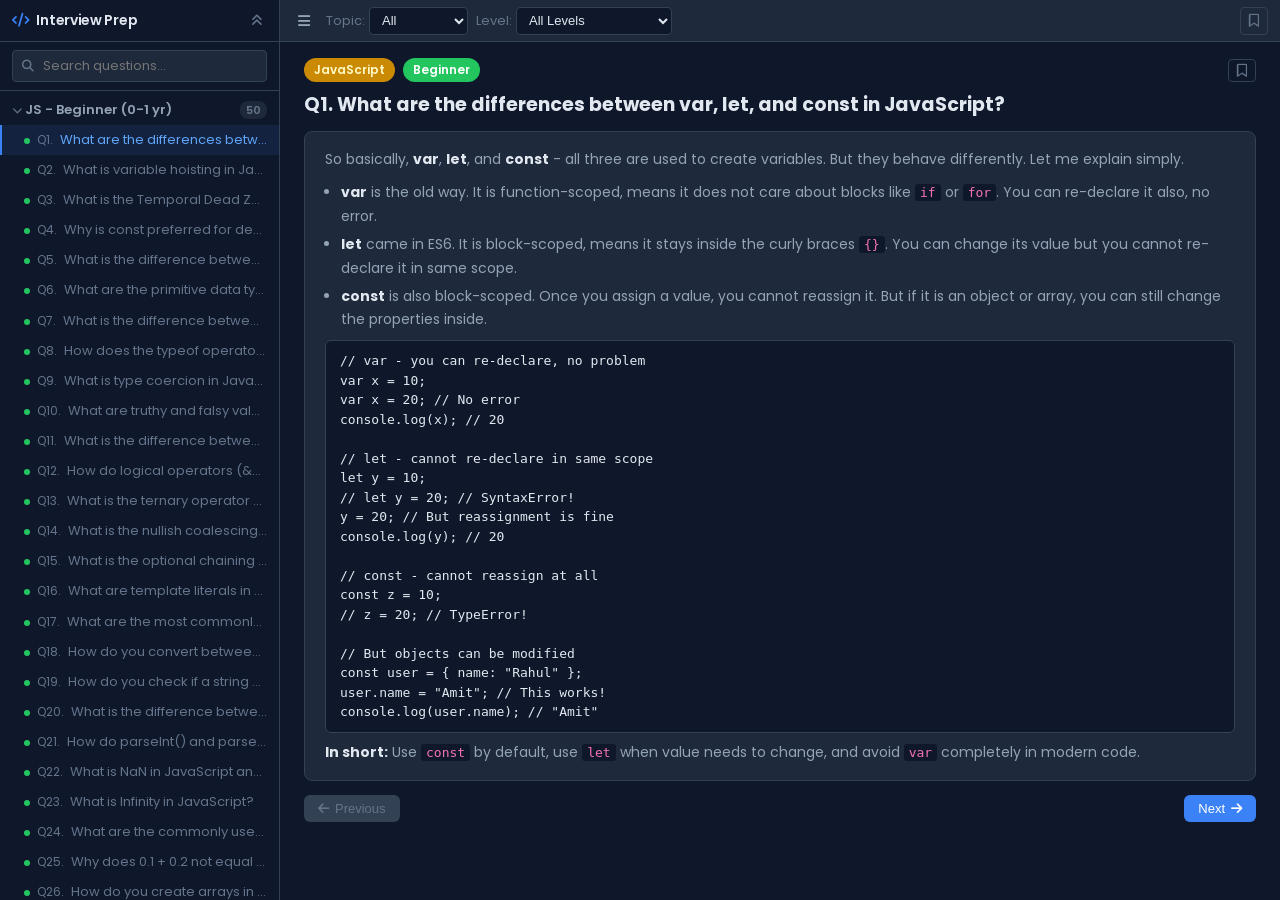
==== commit 2e20dccb: "style: glitches fix" ====
--- a/index.html
+++ b/index.html
@@ -17,16 +17,17 @@
       <div class="sidebar-header">
         <span class="sidebar-logo"><i class="fas fa-code"></i> Interview Prep</span>
         <div class="sidebar-actions">
-          <button class="expand-all-btn" id="expandAllBtn" title="Expand All">
-            <i class="fas fa-angle-double-down"></i>
-          </button>
-          <button class="collapse-all-btn" id="collapseAllBtn" title="Collapse All">
+          <button id="toggleAllBtn" title="Collapse All">
             <i class="fas fa-angle-double-up"></i>
           </button>
         </div>
       </div>
       <div class="sidebar-filters">
-        <input type="text" id="searchInput" placeholder="Search questions..." />
+        <div class="search-wrapper">
+          <i class="fas fa-search search-icon"></i>
+          <input type="text" id="searchInput" placeholder="Search questions..." />
+          <button class="search-clear" id="searchClear" title="Clear"><i class="fas fa-times"></i></button>
+        </div>
       </div>
       <nav class="sidebar-nav" id="sidebarNav"></nav>
     </aside>
--- a/style.css
+++ b/style.css
@@ -103,9 +103,24 @@
   border-bottom: 1px solid var(--border);
 }
 
+.search-wrapper {
+  position: relative;
+  width: 100%;
+}
+
+.search-icon {
+  position: absolute;
+  left: 10px;
+  top: 50%;
+  transform: translateY(-50%);
+  font-size: 12px;
+  color: var(--text-muted);
+  pointer-events: none;
+}
+
 .sidebar-filters input {
   width: 100%;
-  padding: 6px 10px;
+  padding: 6px 30px;
   border-radius: 4px;
   border: 1px solid var(--border);
   background: var(--bg-light);
@@ -118,6 +133,29 @@
 
 .sidebar-filters input:focus {
   border-color: var(--primary);
+}
+
+.search-clear {
+  position: absolute;
+  right: 6px;
+  top: 50%;
+  transform: translateY(-50%);
+  background: none;
+  border: none;
+  color: var(--text-muted);
+  cursor: pointer;
+  font-size: 12px;
+  padding: 2px 4px;
+  border-radius: 3px;
+  display: none;
+}
+
+.search-clear:hover {
+  color: var(--text);
+}
+
+.search-clear.visible {
+  display: block;
 }
 
 .sidebar-nav {
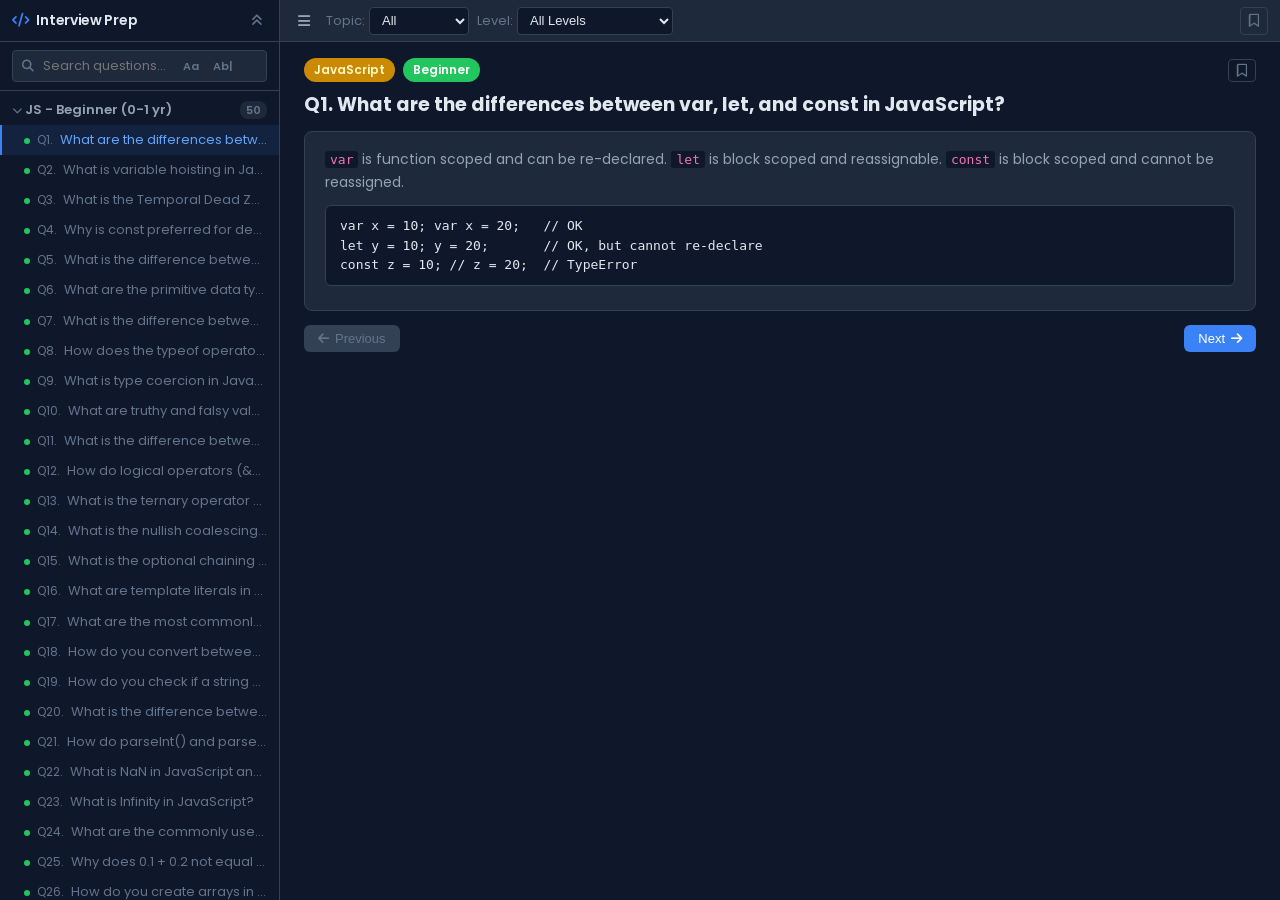
==== commit 730a46c1: "feature: Typescript added" ====
--- a/index.html
+++ b/index.html
@@ -26,6 +26,10 @@
         <div class="search-wrapper">
           <i class="fas fa-search search-icon"></i>
           <input type="text" id="searchInput" placeholder="Search questions..." />
+          <div class="search-options">
+            <button type="button" class="search-opt" id="matchCaseBtn" title="Match Case" aria-pressed="false">Aa</button>
+            <button type="button" class="search-opt" id="matchWordBtn" title="Match Whole Word" aria-pressed="false">Ab|</button>
+          </div>
           <button class="search-clear" id="searchClear" title="Clear"><i class="fas fa-times"></i></button>
         </div>
       </div>
@@ -48,6 +52,7 @@
             <select id="topicFilter">
               <option value="all" selected>All</option>
               <option value="javascript">JavaScript</option>
+              <option value="typescript">TypeScript</option>
               <option value="angular">Angular</option>
             </select>
           </div>
@@ -87,6 +92,7 @@
   </div>
 
   <script src="javascript-questions.js"></script>
+  <script src="typescript-questions.js"></script>
   <script src="angular-questions.js"></script>
   <script src="script.js"></script>
 </body>
--- a/style.css
+++ b/style.css
@@ -120,7 +120,7 @@
 
 .sidebar-filters input {
   width: 100%;
-  padding: 6px 30px;
+  padding: 6px 82px 6px 30px;
   border-radius: 4px;
   border: 1px solid var(--border);
   background: var(--bg-light);
@@ -131,13 +131,67 @@
   height: 32px;
 }
 
+.search-options {
+  position: absolute;
+  right: 28px;
+  top: 50%;
+  transform: translateY(-50%);
+  display: flex;
+  gap: 2px;
+}
+
+.search-opt {
+  background: transparent;
+  border: 1px solid transparent;
+  color: var(--text-muted);
+  cursor: pointer;
+  font-size: 11px;
+  font-weight: 600;
+  font-family: inherit;
+  padding: 2px 5px;
+  border-radius: 3px;
+  line-height: 1;
+  height: 22px;
+  min-width: 24px;
+}
+
+.search-opt:hover {
+  background: rgba(255, 255, 255, 0.06);
+  color: var(--text);
+}
+
+.search-opt.active {
+  background: var(--primary);
+  color: #fff;
+  border-color: var(--primary);
+}
+
+mark.search-hit {
+  background: #facc15;
+  color: #1e293b;
+  padding: 0 2px;
+  border-radius: 2px;
+  font-weight: 600;
+}
+
+.nav-item mark.search-hit {
+  background: #facc15;
+  color: #0f172a;
+  padding: 0 1px;
+}
+
+.qa-answer mark.search-hit {
+  background: #fde68a;
+  color: #1e293b;
+}
+
 .sidebar-filters input:focus {
   border-color: var(--primary);
 }
 
 .search-clear {
   position: absolute;
-  right: 6px;
+  right: 4px;
   top: 50%;
   transform: translateY(-50%);
   background: none;
@@ -376,6 +430,7 @@
 }
 
 .qa-badge.javascript { background: #ca8a04; color: #fef9c3; }
+.qa-badge.typescript { background: #2563eb; }
 .qa-badge.angular { background: #dc2626; }
 
 .qa-level {
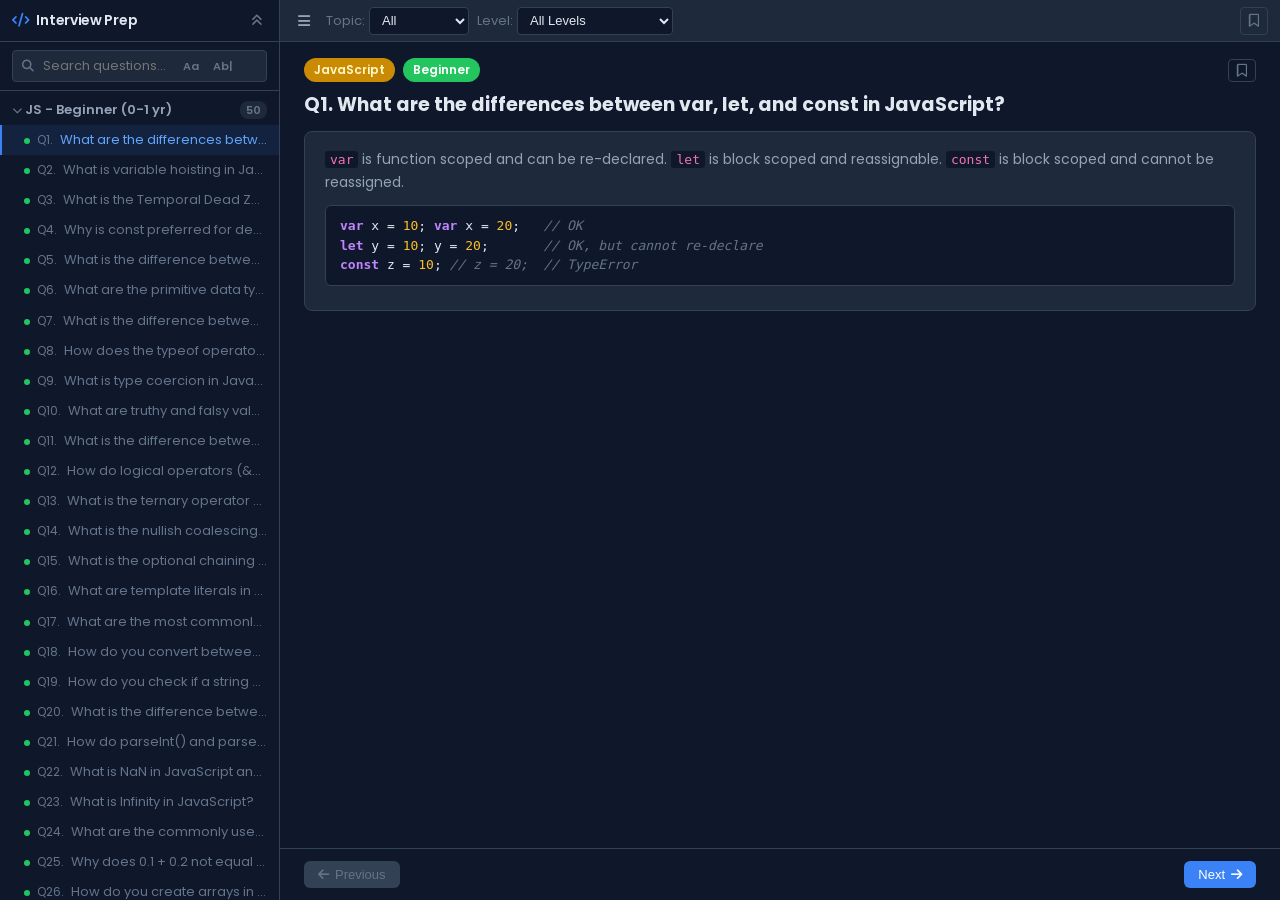
==== commit d1552dc7: "style: colors added" ====
--- a/index.html
+++ b/index.html
@@ -82,12 +82,12 @@
           </div>
           <h2 class="qa-question" id="qaQuestion"></h2>
           <div class="qa-answer" id="qaAnswer"></div>
-          <div class="qa-nav">
-            <button class="btn-nav" id="prevBtn"><i class="fas fa-arrow-left"></i> Previous</button>
-            <button class="btn-nav" id="nextBtn">Next <i class="fas fa-arrow-right"></i></button>
-          </div>
         </div>
       </main>
+      <div class="qa-nav" id="qaNav">
+        <button class="btn-nav" id="prevBtn"><i class="fas fa-arrow-left"></i> Previous</button>
+        <button class="btn-nav" id="nextBtn">Next <i class="fas fa-arrow-right"></i></button>
+      </div>
     </div>
   </div>
 
--- a/style.css
+++ b/style.css
@@ -511,6 +511,13 @@
   font-size: inherit;
 }
 
+/* Syntax highlighting tokens */
+.qa-answer pre .tok-keyword { color: #c084fc; font-weight: 600; }
+.qa-answer pre .tok-string  { color: #86efac; }
+.qa-answer pre .tok-number  { color: #fbbf24; }
+.qa-answer pre .tok-comment { color: #64748b; font-style: italic; }
+.qa-answer pre .tok-fn      { color: #60a5fa; }
+
 .qa-answer ul,
 .qa-answer ol {
   padding-left: 16px;
@@ -523,7 +530,11 @@
 .qa-nav {
   display: flex;
   justify-content: space-between;
-  margin-top: 14px;
+  gap: 12px;
+  flex-shrink: 0;
+  padding: 12px 24px;
+  background: var(--bg);
+  border-top: 1px solid var(--border);
 }
 
 .btn-nav {
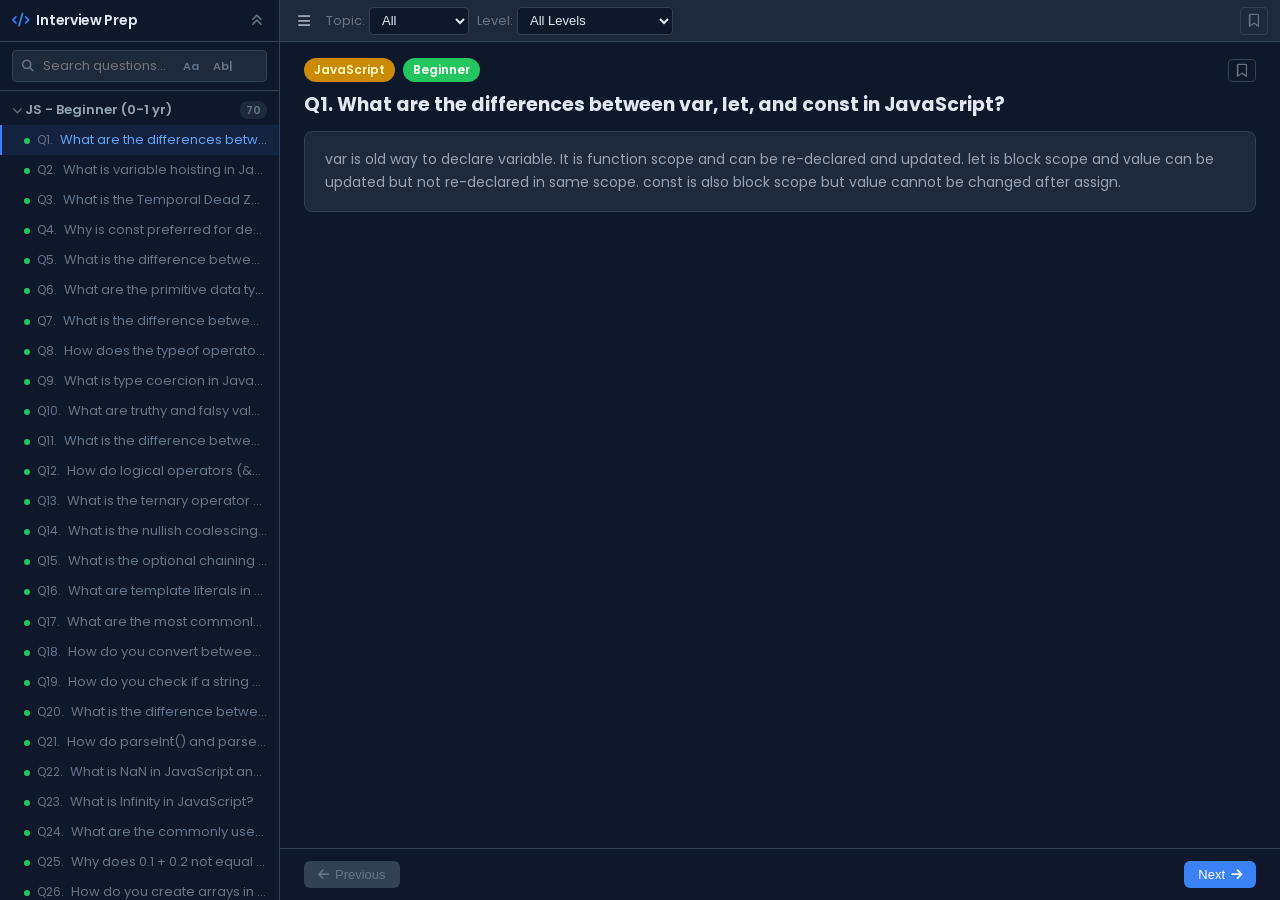
==== commit beb2644f: "GPT answers added partially" ====
--- a/index.html
+++ b/index.html
@@ -91,9 +91,12 @@
     </div>
   </div>
 
-  <script src="javascript-questions.js"></script>
-  <script src="typescript-questions.js"></script>
-  <script src="angular-questions.js"></script>
+  <!-- <script src="claude-javascript-questions.js"></script>
+  <script src="claude-typescript-questions.js"></script>
+  <script src="claude-angular-questions.js"></script> -->
+  <script src="gpt-javascript-questions.js"></script>
+  <script src="gpt-typescript-questions.js"></script>
+  <script src="gpt-angular-questions.js"></script>
   <script src="script.js"></script>
 </body>
 </html>
